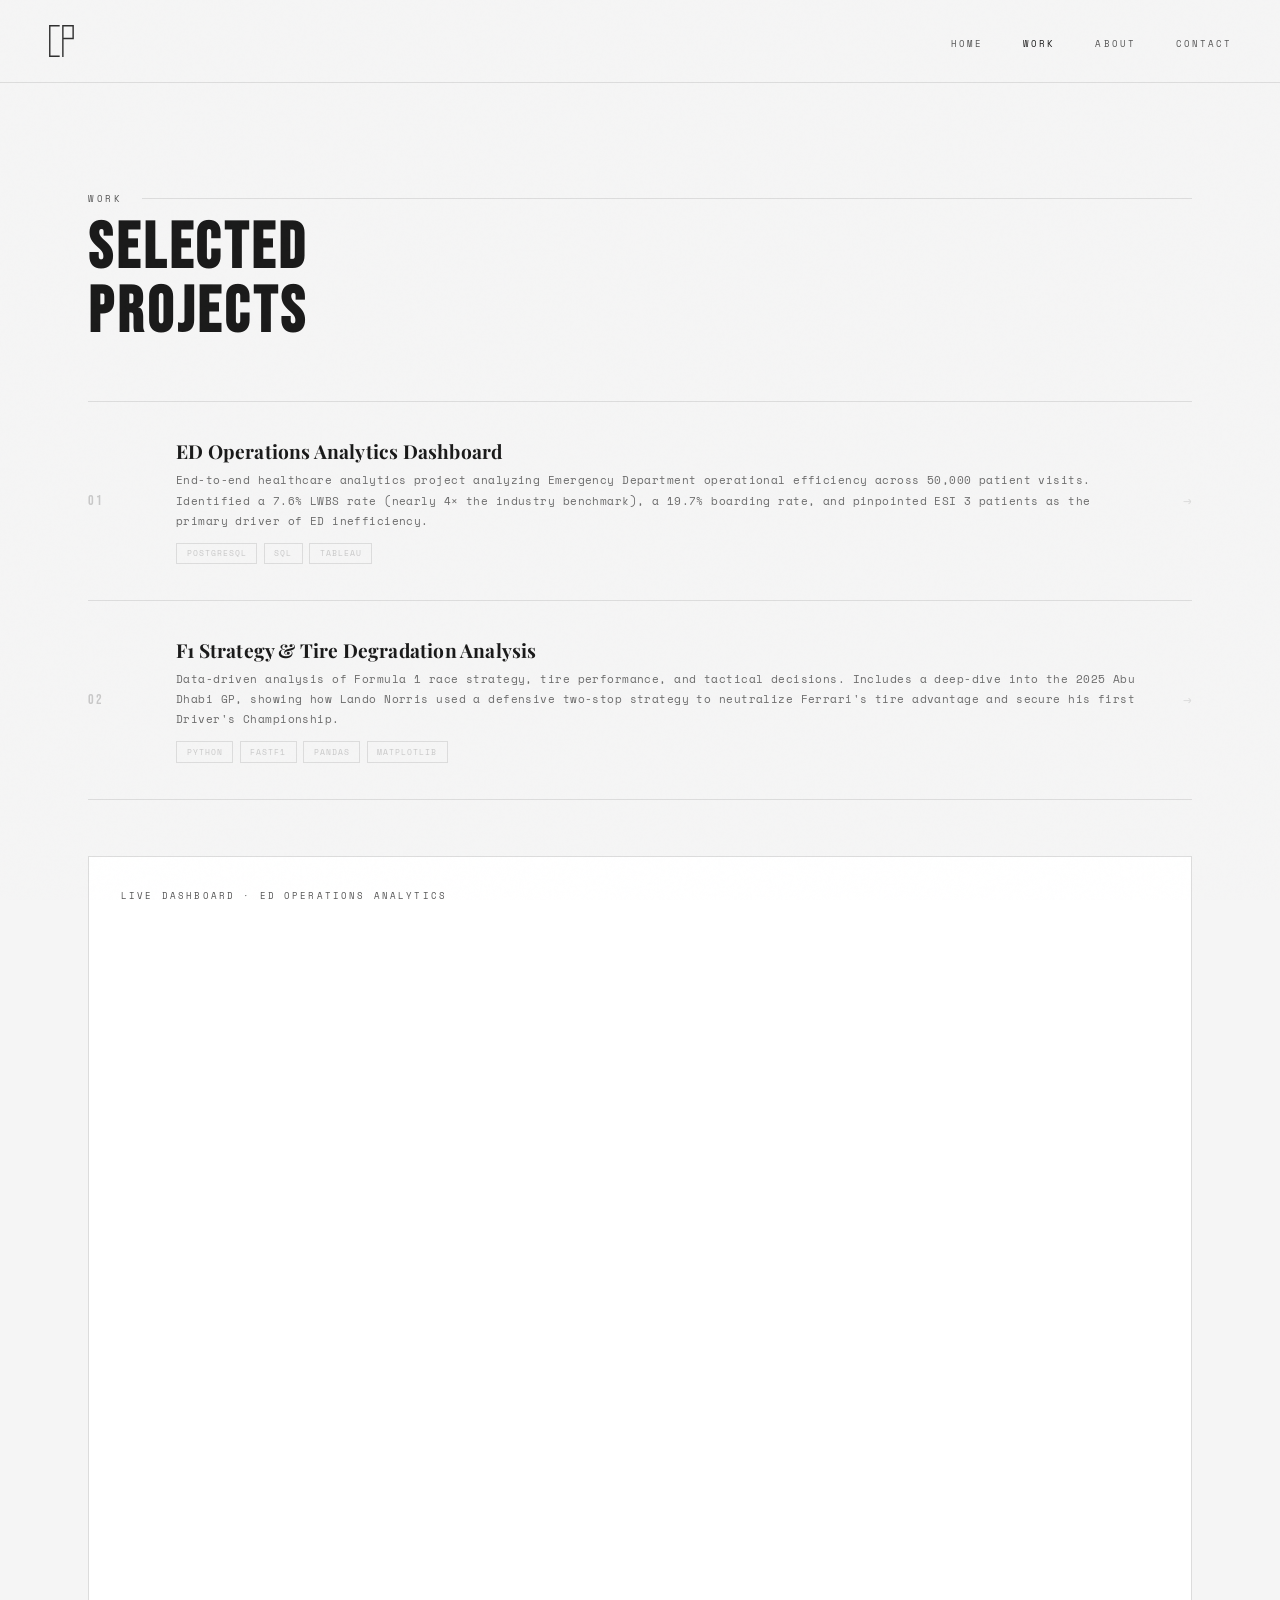
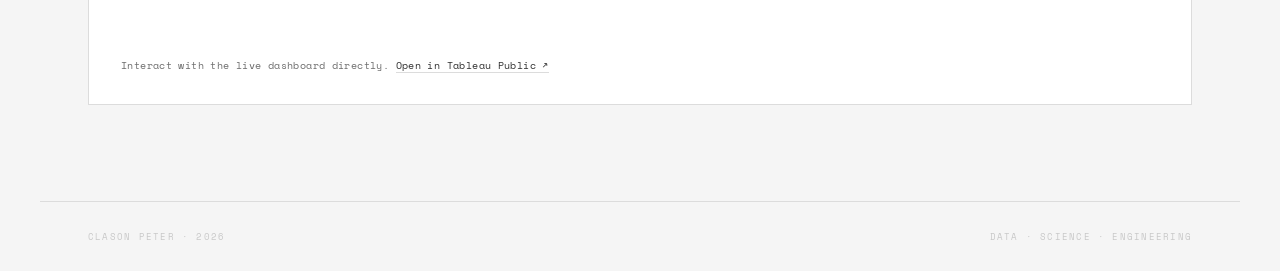
==== work.html @ 193b61f1 "Add files via upload" ====
<!DOCTYPE html>
<html lang="en">
<head>
<meta charset="UTF-8"/>
<meta name="viewport" content="width=device-width, initial-scale=1.0"/>
<title>Work · Clason Peter</title>
<link href="https://fonts.googleapis.com/css2?family=Bebas+Neue&family=Playfair+Display:ital,wght@0,400;0,700;1,400&family=Space+Mono:wght@400;700&display=swap" rel="stylesheet"/>
<link rel="stylesheet" href="style.css"/>
<script type="module" src="https://public.tableau.com/javascripts/api/tableau.embedding.3.latest.min.js"></script>
</head>
<body>

<div class="scroll-line" id="scrollLine"></div>

<nav>
  <a href="index.html" class="nav-logo">
    <svg viewBox="0 0 152 192" height="34" fill="none" stroke="#1A1A1A" stroke-width="8" stroke-linecap="square" stroke-linejoin="miter" xmlns="http://www.w3.org/2000/svg">
      <path d="M62,10 L10,10 L10,182 L62,182"/>
      <path d="M84,10 L84,182 M84,10 L142,10 L142,82 L84,82"/>
    </svg>
  </a>
  <ul class="nav-links">
    <li><a href="index.html">Home</a></li>
    <li><a href="work.html" class="active">Work</a></li>
    <li><a href="about.html">About</a></li>
    <li><a href="contact.html">Contact</a></li>
  </ul>
</nav>

<div style="padding-top:6rem;">
  <div class="section-inner">
    <p class="section-tag reveal">Work</p>
    <h2 class="section-heading reveal">SELECTED<br/>PROJECTS</h2>

    <div>
      <div class="project-item reveal" data-href="https://github.com/clasonpeter/ed-analytics-portfolio">
        <div class="proj-num">01</div>
        <div class="proj-info">
          <h3>ED Operations Analytics Dashboard</h3>
          <p>End-to-end healthcare analytics project analyzing Emergency Department operational efficiency across 50,000 patient visits. Identified a 7.6% LWBS rate (nearly 4&times; the industry benchmark), a 19.7% boarding rate, and pinpointed ESI 3 patients as the primary driver of ED inefficiency.</p>
          <div class="proj-tags">
            <span class="proj-tag">PostgreSQL</span>
            <span class="proj-tag">SQL</span>
            <span class="proj-tag">Tableau</span>
          </div>
        </div>
        <div class="proj-arrow">&#8594;</div>
      </div>

      <div class="project-item reveal" data-href="https://github.com/clasonpeter/F1StrategyAnalysis">
        <div class="proj-num">02</div>
        <div class="proj-info">
          <h3>F1 Strategy &amp; Tire Degradation Analysis</h3>
          <p>Data-driven analysis of Formula 1 race strategy, tire performance, and tactical decisions. Includes a deep-dive into the 2025 Abu Dhabi GP, showing how Lando Norris used a defensive two-stop strategy to neutralize Ferrari's tire advantage and secure his first Driver's Championship.</p>
          <div class="proj-tags">
            <span class="proj-tag">Python</span>
            <span class="proj-tag">FastF1</span>
            <span class="proj-tag">Pandas</span>
            <span class="proj-tag">Matplotlib</span>
          </div>
        </div>
        <div class="proj-arrow">&#8594;</div>
      </div>
    </div>

    <!-- TABLEAU EMBED -->
    <div class="tableau-embed-wrap reveal">
      <p class="tableau-label">Live Dashboard · ED Operations Analytics</p>
      <div class="tableau-container">
        <tableau-viz
          id="tableauViz"
          src="https://public.tableau.com/views/EDOperationsDashboard/EDOperationsDashboard"
          toolbar="bottom"
          hide-tabs>
        </tableau-viz>
      </div>
      <p class="tableau-sub">Interact with the live dashboard directly. <a href="https://public.tableau.com/app/profile/clason.peter/viz/EDOperationsDashboard/EDOperationsDashboard" target="_blank">Open in Tableau Public &#8599;</a></p>
    </div>
  </div>
</div>

<!-- FOOTER -->
<footer>
  <p>Clason Peter · 2026</p>
  <p>Data · Science · Engineering</p>
</footer>

<script>
const sl=document.getElementById('scrollLine');
window.addEventListener('scroll',()=>{
  sl.style.width=(window.scrollY/(document.body.scrollHeight-window.innerHeight)*100)+'%';
});
const obs=new IntersectionObserver(e=>{
  e.forEach(x=>{if(x.isIntersecting)x.target.classList.add('visible');});
},{threshold:0.1});
document.querySelectorAll('.reveal').forEach(el=>obs.observe(el));
document.querySelectorAll('.project-item').forEach(item=>{
  item.addEventListener('click',()=>{
    const url=item.getAttribute('data-href');
    if(url && url !== '#') window.open(url,'_blank');
  });
});
</script>
</body>
</html>
---- style.css ----
*,*::before,*::after{box-sizing:border-box;margin:0;padding:0;}
:root{
  --black:#F5F5F5;
  --white:#1A1A1A;
  --chrome-1:#1A1A1A;
  --chrome-2:#2E2E2E;
  --chrome-3:#555555;
  --chrome-4:#6B6B6B;
  --chrome-5:#C8C8C8;
  --chrome-6:#E0E0E0;
  --card:#FFFFFF;
  --border:#DCDCDC;
  --border-light:#C8C8C8;
}
html{scroll-behavior:smooth;}
body{
  background:var(--black);
  color:var(--white);
  font-family:'Space Mono',monospace;
  overflow-x:hidden;
}
body::before{
  content:'';
  position:fixed;inset:0;z-index:8000;
  pointer-events:none;
  background-image:url("data:image/svg+xml,%3Csvg viewBox='0 0 256 256' xmlns='http://www.w3.org/2000/svg'%3E%3Cfilter id='n'%3E%3CfeTurbulence type='fractalNoise' baseFrequency='0.9' numOctaves='4' stitchTiles='stitch'/%3E%3C/filter%3E%3Crect width='100%25' height='100%25' filter='url(%23n)' opacity='0.05'/%3E%3C/svg%3E");
  opacity:0.3;
}

/* ── SCROLL LINE ── */
.scroll-line{
  position:fixed;top:0;left:0;height:1px;
  background:var(--chrome-2);
  z-index:1000;width:0%;transition:width 0.08s linear;
}

/* ── NAV ── */
nav{
  position:fixed;top:0;left:0;right:0;z-index:500;
  display:flex;justify-content:space-between;align-items:center;
  padding:1.5rem 3rem;
  border-bottom:1px solid var(--border);
  background:rgba(245,245,245,0.92);
  backdrop-filter:blur(24px);
}
.nav-logo{
  display:flex;align-items:center;
  text-decoration:none;
  opacity:0.9;transition:opacity 0.2s;
}
.nav-logo:hover{opacity:1;}
.nav-links{display:flex;gap:2.5rem;list-style:none;}
.nav-links a{
  font-size:0.58rem;letter-spacing:0.22em;text-transform:uppercase;
  color:var(--chrome-3);text-decoration:none;
  transition:color 0.2s;
}
.nav-links a:hover{color:var(--white);}
.nav-links a.active{color:var(--white);}

/* ── SECTION INNER ── */
.section-inner{max-width:1200px;margin:0 auto;padding:6rem 3rem;}
.section-tag{
  font-size:0.56rem;letter-spacing:0.28em;text-transform:uppercase;
  color:var(--chrome-3);margin-bottom:0.75rem;
  display:flex;align-items:center;gap:1.25rem;
}
.section-tag::after{content:'';flex:1;height:1px;background:var(--border);}
.section-heading{
  font-family:'Bebas Neue',sans-serif;
  font-size:clamp(2.5rem,5vw,4.5rem);
  letter-spacing:0.06em;line-height:1;
  margin-bottom:3.5rem;color:var(--white);
}

/* ── HERO ── */
#hero{
  min-height:100vh;
  display:flex;flex-direction:column;justify-content:center;
  padding:8rem 3rem 4rem;
  position:relative;overflow:hidden;
  max-width:100%;
}
.hero-bg-text{
  position:absolute;
  font-family:'Bebas Neue',sans-serif;
  font-size:clamp(10rem,20vw,26rem);
  letter-spacing:0.04em;
  color:transparent;
  -webkit-text-stroke:1px rgba(0,0,0,0.04);
  white-space:nowrap;
  top:50%;transform:translateY(-50%);
  left:-1%;
  pointer-events:none;user-select:none;
  will-change:transform;
}
.chrome-bar{
  position:absolute;right:0;top:0;bottom:0;width:1px;
  background:linear-gradient(to bottom,transparent,var(--chrome-4),var(--chrome-2),var(--chrome-4),transparent);
  opacity:0.35;
}
.hero-eyebrow{
  font-size:0.58rem;letter-spacing:0.28em;text-transform:uppercase;
  color:var(--chrome-3);margin-bottom:1.75rem;
  opacity:0;animation:fadeUp 0.7s ease 0.2s forwards;
}
.hero-name{
  font-family:'Bebas Neue',sans-serif;
  font-size:clamp(4.5rem,11vw,10rem);
  letter-spacing:0.05em;line-height:0.9;
  color:var(--white);
  opacity:0;animation:fadeUp 0.7s ease 0.35s forwards;
}
.hero-subtitle{
  font-family:'Playfair Display',serif;
  font-style:italic;
  font-size:clamp(0.9rem,2vw,1.3rem);
  color:var(--chrome-3);
  margin-top:1.5rem;
  opacity:0;animation:fadeUp 0.7s ease 0.5s forwards;
}
.hero-desc{
  max-width:460px;
  font-size:0.7rem;line-height:2.1;
  color:var(--chrome-4);
  margin-top:1.5rem;letter-spacing:0.05em;
  opacity:0;animation:fadeUp 0.7s ease 0.65s forwards;
}
.hero-cta{
  margin-top:2.75rem;display:flex;gap:1rem;flex-wrap:wrap;
  opacity:0;animation:fadeUp 0.7s ease 0.8s forwards;
}
.btn{
  display:inline-block;padding:0.85rem 2.25rem;
  font-family:'Space Mono',monospace;
  font-size:0.58rem;letter-spacing:0.22em;text-transform:uppercase;
  text-decoration:none;
  transition:all 0.25s;
}
.btn-primary{background:var(--white);color:var(--black);border:1px solid var(--white);}
.btn-primary:hover{background:transparent;color:var(--white);border-color:var(--white);}
.btn-ghost{background:transparent;color:var(--chrome-3);border:1px solid var(--border-light);}
.btn-ghost:hover{border-color:var(--chrome-3);color:var(--white);}

/* ── MARQUEE ── */
.marquee-wrap{
  overflow:hidden;
  border-top:1px solid var(--border);border-bottom:1px solid var(--border);
  padding:0.9rem 0;
}
.marquee-track{display:flex;width:max-content;animation:marquee 22s linear infinite;}
.marquee-item{
  font-family:'Bebas Neue',sans-serif;
  font-size:0.85rem;letter-spacing:0.28em;
  color:var(--chrome-5);padding:0 2.5rem;white-space:nowrap;
}
.marquee-dot{color:var(--chrome-4);}
@keyframes marquee{from{transform:translateX(0);}to{transform:translateX(-50%);}}

/* ── SKILLS GRID ── */
.card-grid{
  display:grid;
  grid-template-columns:repeat(auto-fill,minmax(300px,1fr));
  gap:1px;border:1px solid var(--border);
}
.card-3d-wrap{perspective:900px;background:var(--card);}
.card-3d{
  padding:2.25rem 2.25rem 7rem 2.25rem;height:100%;
  transform-style:preserve-3d;
  transition:transform 0.35s ease;
  position:relative;overflow:hidden;
  border-right:1px solid var(--border);
}
.card-3d::after{
  content:'';position:absolute;inset:0;
  background:linear-gradient(135deg,rgba(0,0,0,0.02) 0%,transparent 55%);
  pointer-events:none;opacity:0;transition:opacity 0.3s;
}
.card-3d:hover::after{opacity:1;}
.card-num{
  font-family:'Bebas Neue',sans-serif;
  font-size:4rem;color:var(--border);
  position:absolute;bottom:0.75rem;right:1.25rem;
  line-height:1;pointer-events:none;transition:color 0.3s;
  opacity:0.6;
}
.card-3d:hover .card-num{color:var(--chrome-5);}
.card-3d h3{
  font-family:'Playfair Display',serif;
  font-size:1.05rem;font-weight:700;
  margin-bottom:0.6rem;color:var(--white);letter-spacing:0.01em;
}
.card-3d p{font-size:0.68rem;line-height:1.95;color:var(--chrome-4);letter-spacing:0.04em;}
.card-tags{display:flex;flex-wrap:wrap;gap:0.35rem;margin-top:1.25rem;}
.card-tag{
  font-size:0.53rem;letter-spacing:0.12em;text-transform:uppercase;
  padding:0.28rem 0.7rem;
  border:1px solid var(--border-light);color:var(--chrome-4);
  transition:border-color 0.2s,color 0.2s;
}
.card-3d:hover .card-tag{border-color:var(--chrome-5);color:var(--chrome-3);}
.card-tag.hi{border-color:var(--chrome-4);color:var(--chrome-2);}

/* ── PROJECTS ── */
.project-item{
  border-top:1px solid var(--border);
  padding:2.25rem 0;
  display:grid;grid-template-columns:3rem 1fr auto;
  gap:2.5rem;align-items:center;
  transition:padding-left 0.3s;cursor:pointer;
}
.project-item:hover{padding-left:0.75rem;}
.project-item:last-child{border-bottom:1px solid var(--border);}
.proj-num{
  font-family:'Bebas Neue',sans-serif;
  font-size:0.9rem;color:var(--chrome-5);
  letter-spacing:0.12em;transition:color 0.2s;
}
.project-item:hover .proj-num{color:var(--chrome-2);}
.proj-info h3{
  font-family:'Playfair Display',serif;
  font-size:1.2rem;font-weight:700;
  margin-bottom:0.4rem;letter-spacing:0.01em;
  transition:color 0.2s;
}
.proj-info p{font-size:0.68rem;color:var(--chrome-4);line-height:1.85;letter-spacing:0.04em;}
.proj-tags{display:flex;gap:0.4rem;margin-top:0.75rem;flex-wrap:wrap;}
.proj-tag{
  font-size:0.52rem;letter-spacing:0.12em;text-transform:uppercase;
  padding:0.22rem 0.6rem;border:1px solid var(--border);color:var(--chrome-5);
}
.proj-arrow{
  font-family:'Space Mono',monospace;
  font-size:0.9rem;color:var(--border);
  transition:color 0.2s,transform 0.2s;
}
.project-item:hover .proj-arrow{color:var(--chrome-2);transform:translateX(4px);}

/* ── TABLEAU EMBED ── */
.tableau-embed-wrap{
  margin-top:3.5rem;
  border:1px solid var(--border);
  padding:2rem;
  background:var(--card);
}
.tableau-label{
  font-size:0.56rem;letter-spacing:0.24em;text-transform:uppercase;
  color:var(--chrome-3);margin-bottom:1.25rem;
}
.tableau-container{width:100%;overflow:hidden;}
tableau-viz{width:100%;height:720px;display:block;}
.tableau-sub{font-size:0.6rem;color:var(--chrome-4);margin-top:1rem;letter-spacing:0.04em;}
.tableau-sub a{
  color:var(--chrome-2);text-decoration:none;border-bottom:1px solid var(--border);
  transition:color 0.2s;
}
.tableau-sub a:hover{color:var(--white);}

/* ── ABOUT ── */
.vibe-grid-single{max-width:680px;}
.vibe-grid-single .vibe-left p{
  font-size:0.72rem;line-height:2.15;color:var(--chrome-4);
  letter-spacing:0.04em;margin-bottom:1rem;
}
.vibe-grid-single .vibe-left strong{color:var(--chrome-2);}

/* ── CURRENTLY ── */
.currently-row{
  display:grid;grid-template-columns:repeat(2,1fr);
  border:1px solid var(--border);margin-top:3.5rem;
}
.curr-block{
  padding:2rem;background:var(--card);
  border-right:1px solid var(--border);
}
.curr-block:last-child{border-right:none;}
.curr-label{
  font-size:0.53rem;letter-spacing:0.24em;text-transform:uppercase;
  color:var(--chrome-3);margin-bottom:0.75rem;
}
.curr-block h3{
  font-family:'Playfair Display',serif;
  font-size:1rem;margin-bottom:0.4rem;color:var(--white);
}
.curr-block p{font-size:0.66rem;color:var(--chrome-4);line-height:1.75;letter-spacing:0.03em;}

/* ── CONTACT ── */
#contact-section{
  text-align:center;
  border-top:1px solid var(--border);
  padding:6rem 3rem 8rem;
}
.contact-headline{
  font-family:'Bebas Neue',sans-serif;
  font-size:clamp(3.5rem,9vw,8rem);
  letter-spacing:0.05em;line-height:1;
  margin-bottom:1.5rem;
}
.contact-outline{
  -webkit-text-stroke:1px var(--chrome-5);
  color:transparent;
}
#contact-section > p{
  font-size:0.7rem;color:var(--chrome-4);
  max-width:400px;margin:0 auto 2.5rem;line-height:1.95;letter-spacing:0.05em;
}
.contact-links{
  display:flex;justify-content:center;flex-wrap:wrap;
  border:1px solid var(--border);max-width:600px;margin:0 auto;
}
.contact-link{
  font-size:0.56rem;letter-spacing:0.22em;text-transform:uppercase;
  color:var(--chrome-4);text-decoration:none;
  padding:1.1rem 2rem;background:var(--card);
  border-right:1px solid var(--border);
  transition:background 0.2s,color 0.2s;flex:1;text-align:center;
}
.contact-link:last-child{border-right:none;}
.contact-link:hover{background:#E8E8E8;color:var(--white);}

/* ── FOOTER ── */
footer{
  border-top:1px solid var(--border);
  padding:1.75rem 3rem;
  display:flex;justify-content:space-between;align-items:center;
  max-width:1200px;margin:0 auto;
}
footer p{font-size:0.55rem;letter-spacing:0.14em;text-transform:uppercase;color:var(--chrome-5);}

/* ── ANIMATIONS ── */
@keyframes fadeUp{
  from{opacity:0;transform:translateY(20px);}
  to{opacity:1;transform:translateY(0);}
}
.reveal{opacity:0;transform:translateY(18px);transition:opacity 0.65s ease,transform 0.65s ease;}
.reveal.visible{opacity:1;transform:translateY(0);}

/* ── RESPONSIVE ── */
@media(max-width:768px){
  nav{padding:1.2rem 1.5rem;}
  .nav-links{gap:1.5rem;}
  #hero{padding:7rem 1.5rem 4rem;}
  .section-inner{padding:4rem 1.5rem;}
  .currently-row{grid-template-columns:1fr;}
  .curr-block{border-right:none;border-bottom:1px solid var(--border);}
  .curr-block:last-child{border-bottom:none;}
  .project-item{grid-template-columns:2.5rem 1fr;gap:1rem;}
  .proj-arrow{display:none;}
  .card-grid{grid-template-columns:1fr;}
  footer{flex-direction:column;gap:0.75rem;text-align:center;}
  .contact-links{flex-direction:column;}
  .contact-link{border-right:none;border-bottom:1px solid var(--border);}
  .contact-link:last-child{border-bottom:none;}
}

/* ── STATS BAR ── */
.stats-bar{
  display:grid;grid-template-columns:repeat(4,1fr);
  border:1px solid var(--border);
  background:var(--card);
  margin-top:3.5rem;
}
.stat-item{
  padding:2rem;
  border-right:1px solid var(--border);
  text-align:center;
}
.stat-item:last-child{border-right:none;}
.stat-number{
  font-family:'Bebas Neue',sans-serif;
  font-size:2.8rem;letter-spacing:0.06em;
  color:var(--white);line-height:1;
  display:block;margin-bottom:0.4rem;
}
.stat-label{
  font-size:0.52rem;letter-spacing:0.2em;text-transform:uppercase;
  color:var(--chrome-4);
}

/* ── RECENT WINS ── */
.wins-list{display:flex;flex-direction:column;gap:0;}
.win-item{
  display:grid;grid-template-columns:auto 1fr;
  gap:2rem;align-items:start;
  padding:2rem 0;
  border-bottom:1px solid var(--border);
}
.win-item:first-child{border-top:1px solid var(--border);}
.win-icon{
  font-family:'Bebas Neue',sans-serif;
  font-size:0.75rem;letter-spacing:0.2em;
  color:var(--chrome-5);
  padding-top:0.15rem;
  white-space:nowrap;
}
.win-body h3{
  font-family:'Playfair Display',serif;
  font-size:1.05rem;font-weight:700;
  color:var(--white);margin-bottom:0.4rem;
}
.win-body p{
  font-size:0.67rem;line-height:1.85;
  color:var(--chrome-4);letter-spacing:0.03em;
}

/* ── CURRENTLY WORKING ON ── */
.current-work-block{
  margin-top:3.5rem;
  border:1px solid var(--border);
  background:var(--card);
  padding:2.5rem;
  display:flex;justify-content:space-between;align-items:center;gap:2rem;
  flex-wrap:wrap;
}
.current-work-block h3{
  font-family:'Playfair Display',serif;
  font-size:1.1rem;font-weight:700;
  color:var(--white);margin-bottom:0.5rem;
}
.current-work-block p{
  font-size:0.67rem;line-height:1.85;
  color:var(--chrome-4);letter-spacing:0.03em;
  max-width:540px;
}
.current-label{
  font-size:0.52rem;letter-spacing:0.24em;text-transform:uppercase;
  color:var(--chrome-3);margin-bottom:0.6rem;
}

@media(max-width:768px){
  .stats-bar{grid-template-columns:1fr 1fr;}
  .stat-item:nth-child(2){border-right:none;}
  .stat-item:nth-child(3){border-right:1px solid var(--border);}
  .stat-item:nth-child(3),.stat-item:nth-child(4){border-top:1px solid var(--border);}
  .current-work-block{flex-direction:column;align-items:flex-start;}
}
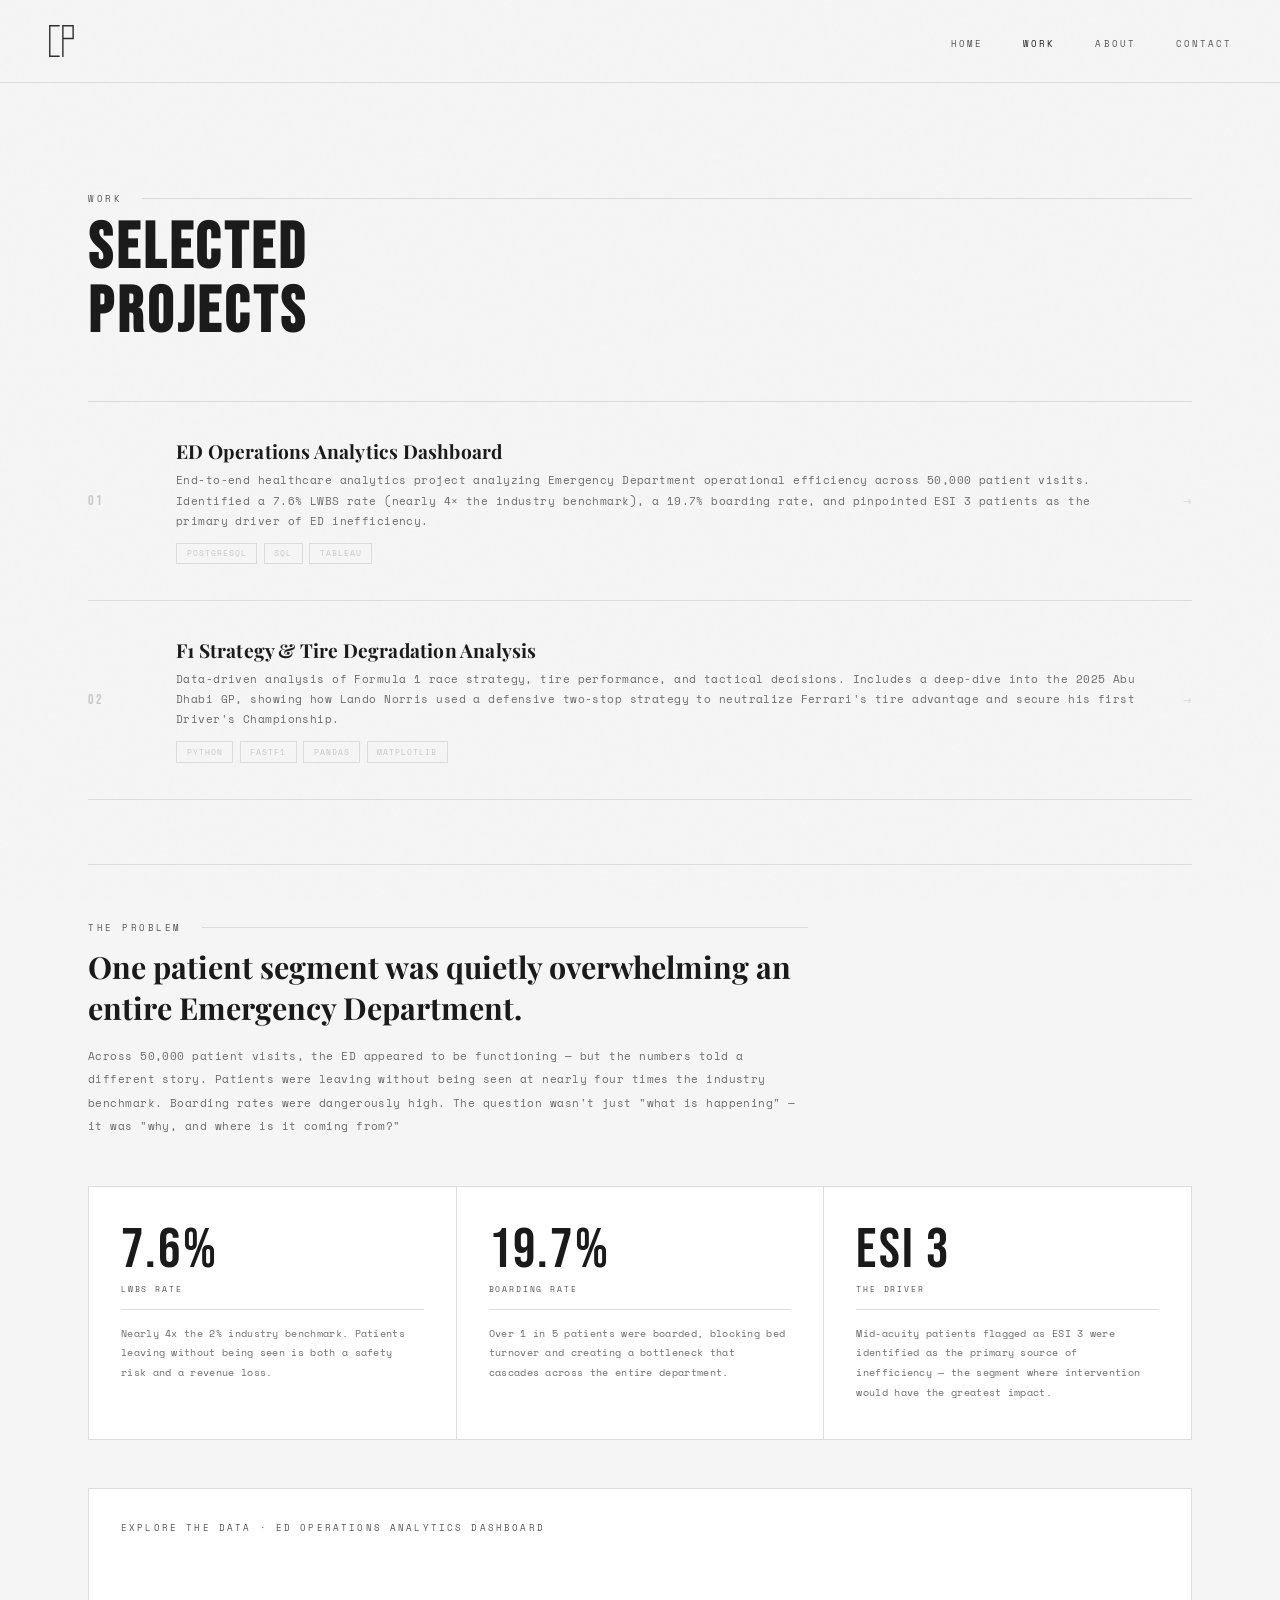
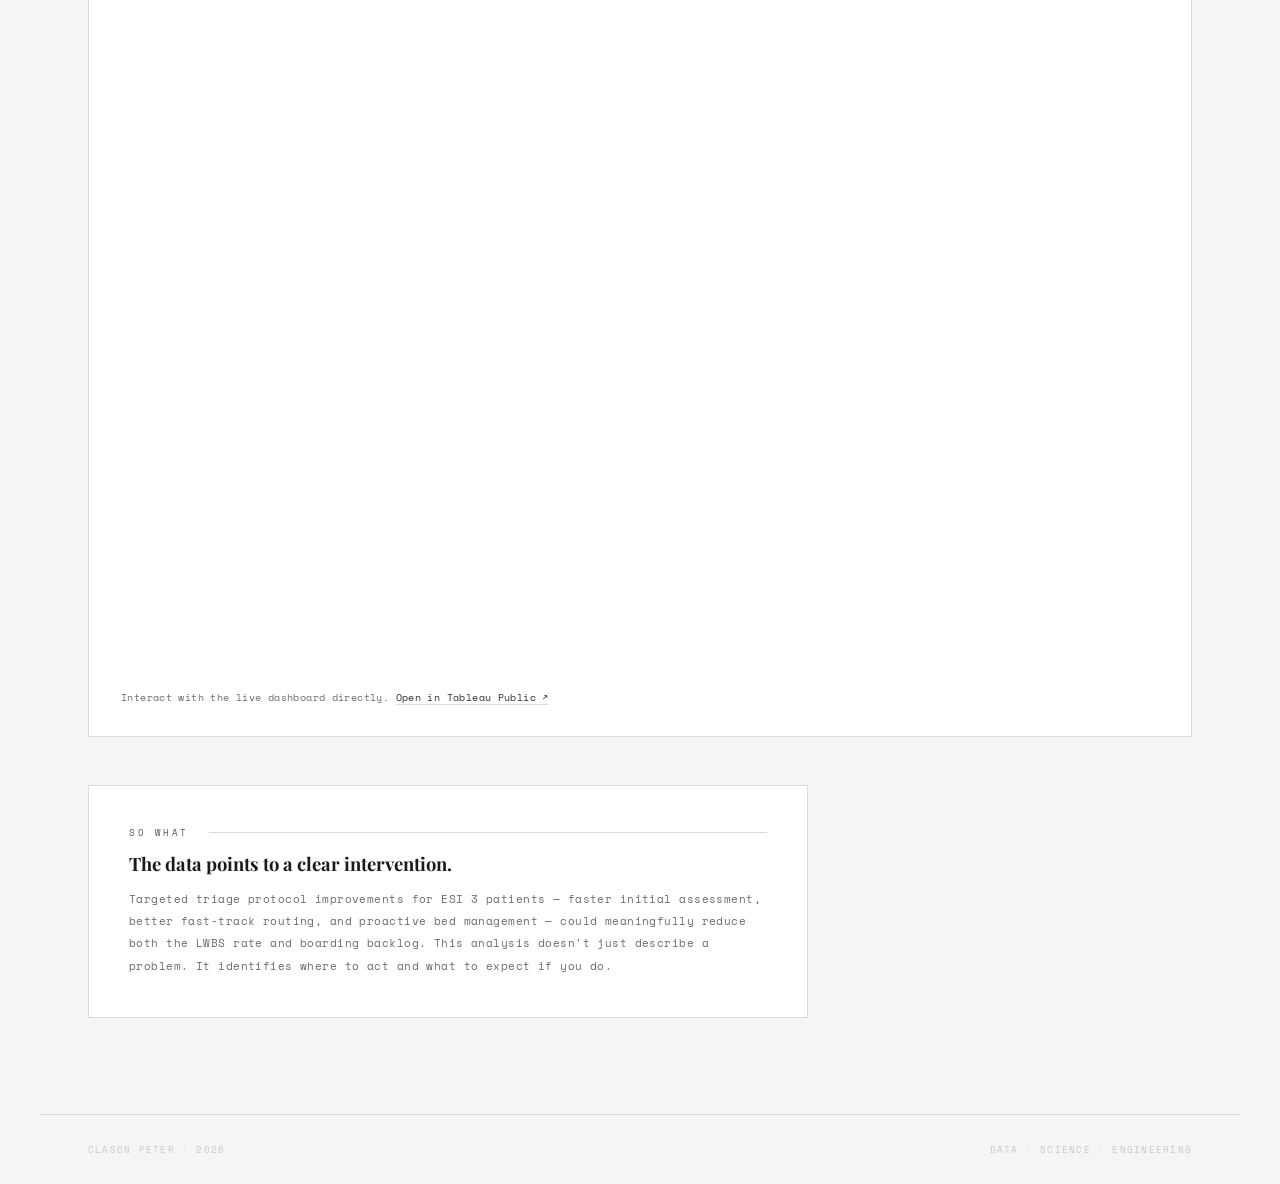
==== commit 06583d74: "Add files via upload" ====
--- a/work.html
+++ b/work.html
@@ -63,18 +63,64 @@
       </div>
     </div>
 
-    <!-- TABLEAU EMBED -->
-    <div class="tableau-embed-wrap reveal">
-      <p class="tableau-label">Live Dashboard · ED Operations Analytics</p>
-      <div class="tableau-container">
-        <tableau-viz
-          id="tableauViz"
-          src="https://public.tableau.com/views/EDOperationsDashboard/EDOperationsDashboard"
-          toolbar="bottom"
-          hide-tabs>
-        </tableau-viz>
+    <!-- CASE STUDY NARRATIVE -->
+    <div style="margin-top:4rem;border-top:1px solid var(--border);padding-top:3.5rem;">
+
+      <!-- The Problem -->
+      <div class="reveal" style="max-width:720px;margin-bottom:3rem;">
+        <p class="section-tag" style="margin-bottom:0.75rem;">The Problem</p>
+        <h3 style="font-family:'Playfair Display',serif;font-size:clamp(1.3rem,2.5vw,1.9rem);font-weight:700;color:var(--white);line-height:1.35;margin-bottom:1rem;">
+          One patient segment was quietly overwhelming an entire Emergency Department.
+        </h3>
+        <p style="font-size:0.7rem;line-height:2.1;color:var(--chrome-4);letter-spacing:0.04em;">
+          Across 50,000 patient visits, the ED appeared to be functioning — but the numbers told a different story. Patients were leaving without being seen at nearly four times the industry benchmark. Boarding rates were dangerously high. The question wasn't just "what is happening" — it was "why, and where is it coming from?"
+        </p>
       </div>
-      <p class="tableau-sub">Interact with the live dashboard directly. <a href="https://public.tableau.com/app/profile/clason.peter/viz/EDOperationsDashboard/EDOperationsDashboard" target="_blank">Open in Tableau Public &#8599;</a></p>
+
+      <!-- Key Findings Callouts -->
+      <div class="story-callouts reveal">
+        <div class="story-callout">
+          <span class="callout-number">7.6%</span>
+          <span class="callout-label">LWBS Rate</span>
+          <p class="callout-desc">Nearly 4x the 2% industry benchmark. Patients leaving without being seen is both a safety risk and a revenue loss.</p>
+        </div>
+        <div class="story-callout">
+          <span class="callout-number">19.7%</span>
+          <span class="callout-label">Boarding Rate</span>
+          <p class="callout-desc">Over 1 in 5 patients were boarded, blocking bed turnover and creating a bottleneck that cascades across the entire department.</p>
+        </div>
+        <div class="story-callout">
+          <span class="callout-number">ESI 3</span>
+          <span class="callout-label">The Driver</span>
+          <p class="callout-desc">Mid-acuity patients flagged as ESI 3 were identified as the primary source of inefficiency — the segment where intervention would have the greatest impact.</p>
+        </div>
+      </div>
+
+      <!-- The Dashboard -->
+      <div class="tableau-embed-wrap reveal" style="margin-top:3rem;">
+        <p class="tableau-label">Explore the Data · ED Operations Analytics Dashboard</p>
+        <div class="tableau-container">
+          <tableau-viz
+            id="tableauViz"
+            src="https://public.tableau.com/views/EDOperationsDashboard/EDOperationsDashboard"
+            toolbar="bottom"
+            hide-tabs>
+          </tableau-viz>
+        </div>
+        <p class="tableau-sub">Interact with the live dashboard directly. <a href="https://public.tableau.com/app/profile/clason.peter/viz/EDOperationsDashboard/EDOperationsDashboard" target="_blank">Open in Tableau Public &#8599;</a></p>
+      </div>
+
+      <!-- So What -->
+      <div class="so-what-block reveal">
+        <div class="so-what-left">
+          <p class="section-tag" style="margin-bottom:0.75rem;">So What</p>
+          <h3 style="font-family:'Playfair Display',serif;font-size:1.15rem;font-weight:700;color:var(--white);margin-bottom:0.75rem;">The data points to a clear intervention.</h3>
+          <p style="font-size:0.68rem;line-height:2.05;color:var(--chrome-4);letter-spacing:0.04em;">
+            Targeted triage protocol improvements for ESI 3 patients — faster initial assessment, better fast-track routing, and proactive bed management — could meaningfully reduce both the LWBS rate and boarding backlog. This analysis doesn't just describe a problem. It identifies where to act and what to expect if you do.
+          </p>
+        </div>
+      </div>
+
     </div>
   </div>
 </div>
--- a/style.css
+++ b/style.css
@@ -434,3 +434,42 @@
   .stat-item:nth-child(3),.stat-item:nth-child(4){border-top:1px solid var(--border);}
   .current-work-block{flex-direction:column;align-items:flex-start;}
 }
+
+/* ── STORY CALLOUTS ── */
+.story-callouts{
+  display:grid;grid-template-columns:repeat(3,1fr);
+  gap:1px;border:1px solid var(--border);
+  background:var(--border);
+}
+.story-callout{
+  background:var(--card);
+  padding:2.25rem 2rem;
+}
+.callout-number{
+  font-family:'Bebas Neue',sans-serif;
+  font-size:3.5rem;letter-spacing:0.04em;
+  color:var(--white);line-height:1;
+  display:block;margin-bottom:0.3rem;
+}
+.callout-label{
+  font-size:0.52rem;letter-spacing:0.22em;text-transform:uppercase;
+  color:var(--chrome-3);display:block;margin-bottom:0.85rem;
+  padding-bottom:0.85rem;border-bottom:1px solid var(--border);
+}
+.callout-desc{
+  font-size:0.65rem;line-height:1.9;
+  color:var(--chrome-4);letter-spacing:0.03em;
+}
+
+/* ── SO WHAT BLOCK ── */
+.so-what-block{
+  margin-top:3rem;
+  border:1px solid var(--border);
+  background:var(--card);
+  padding:2.5rem;
+  max-width:720px;
+}
+
+@media(max-width:768px){
+  .story-callouts{grid-template-columns:1fr;}
+}
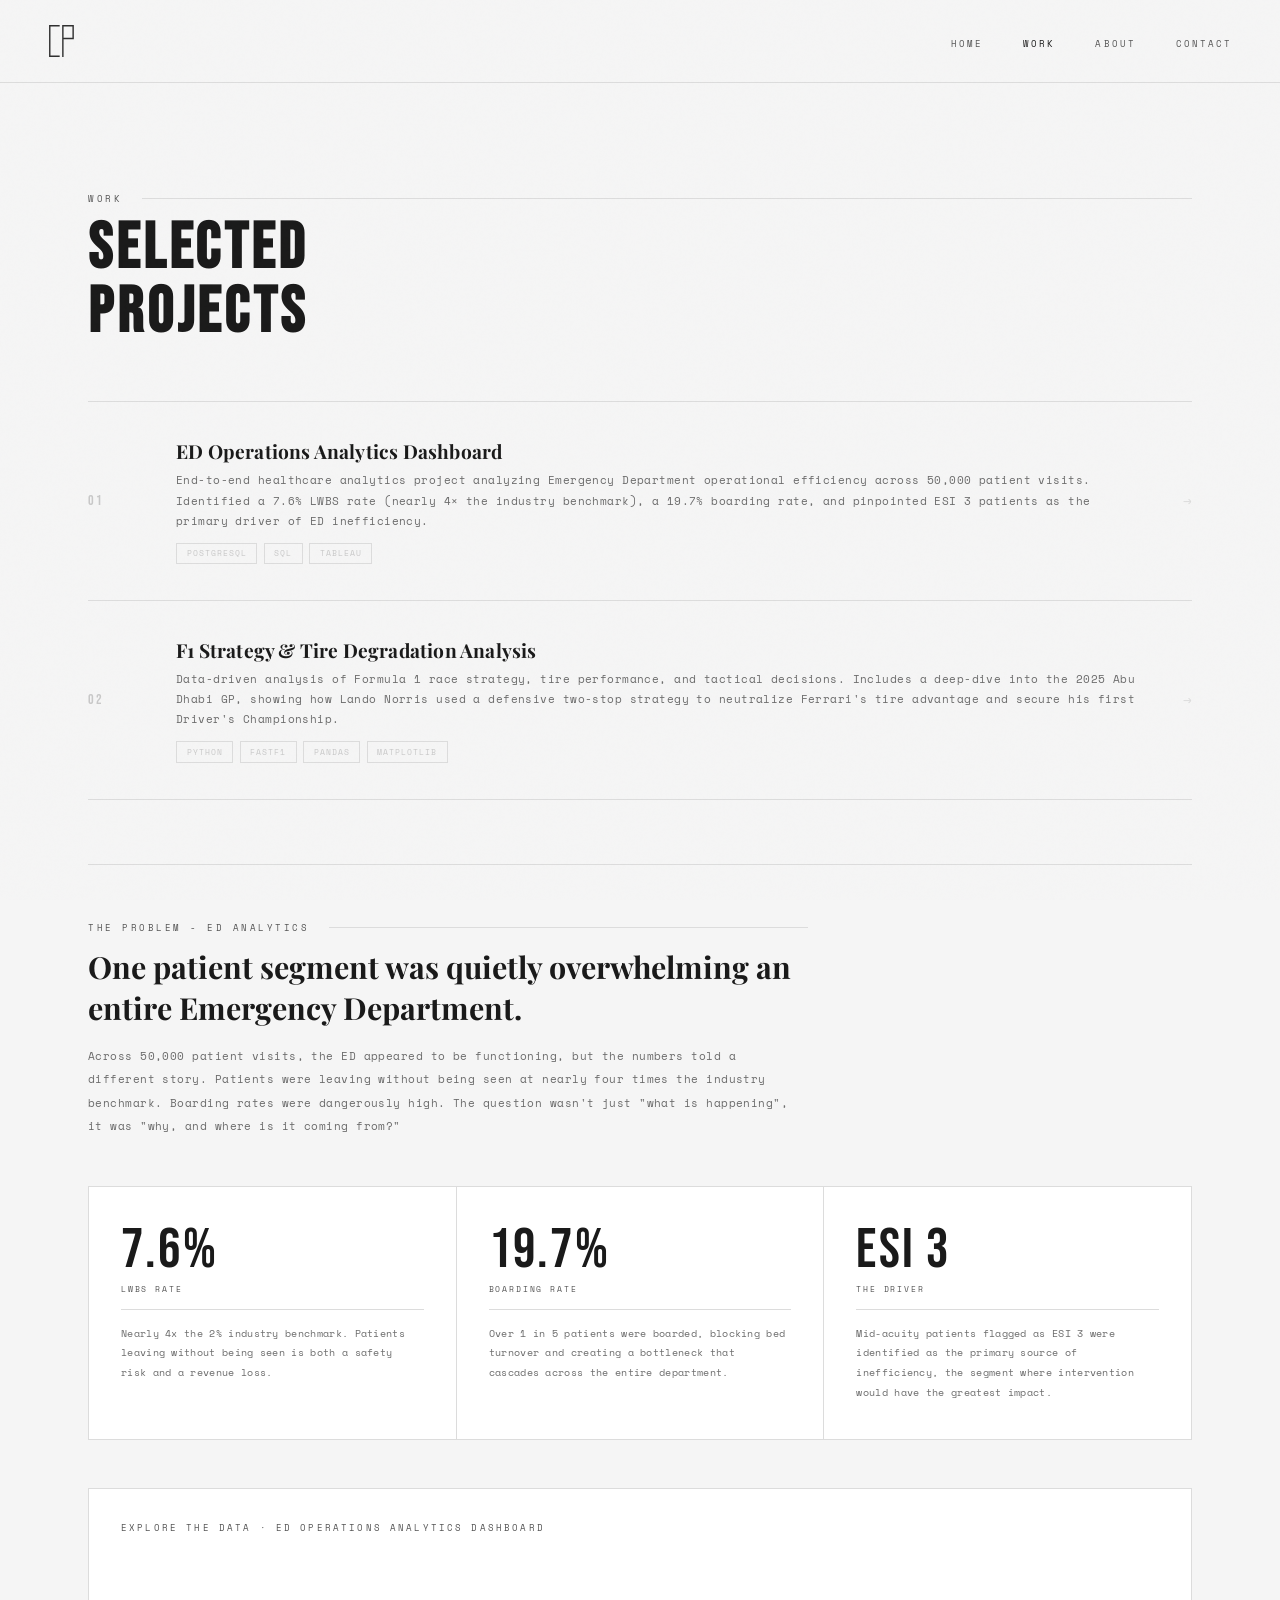
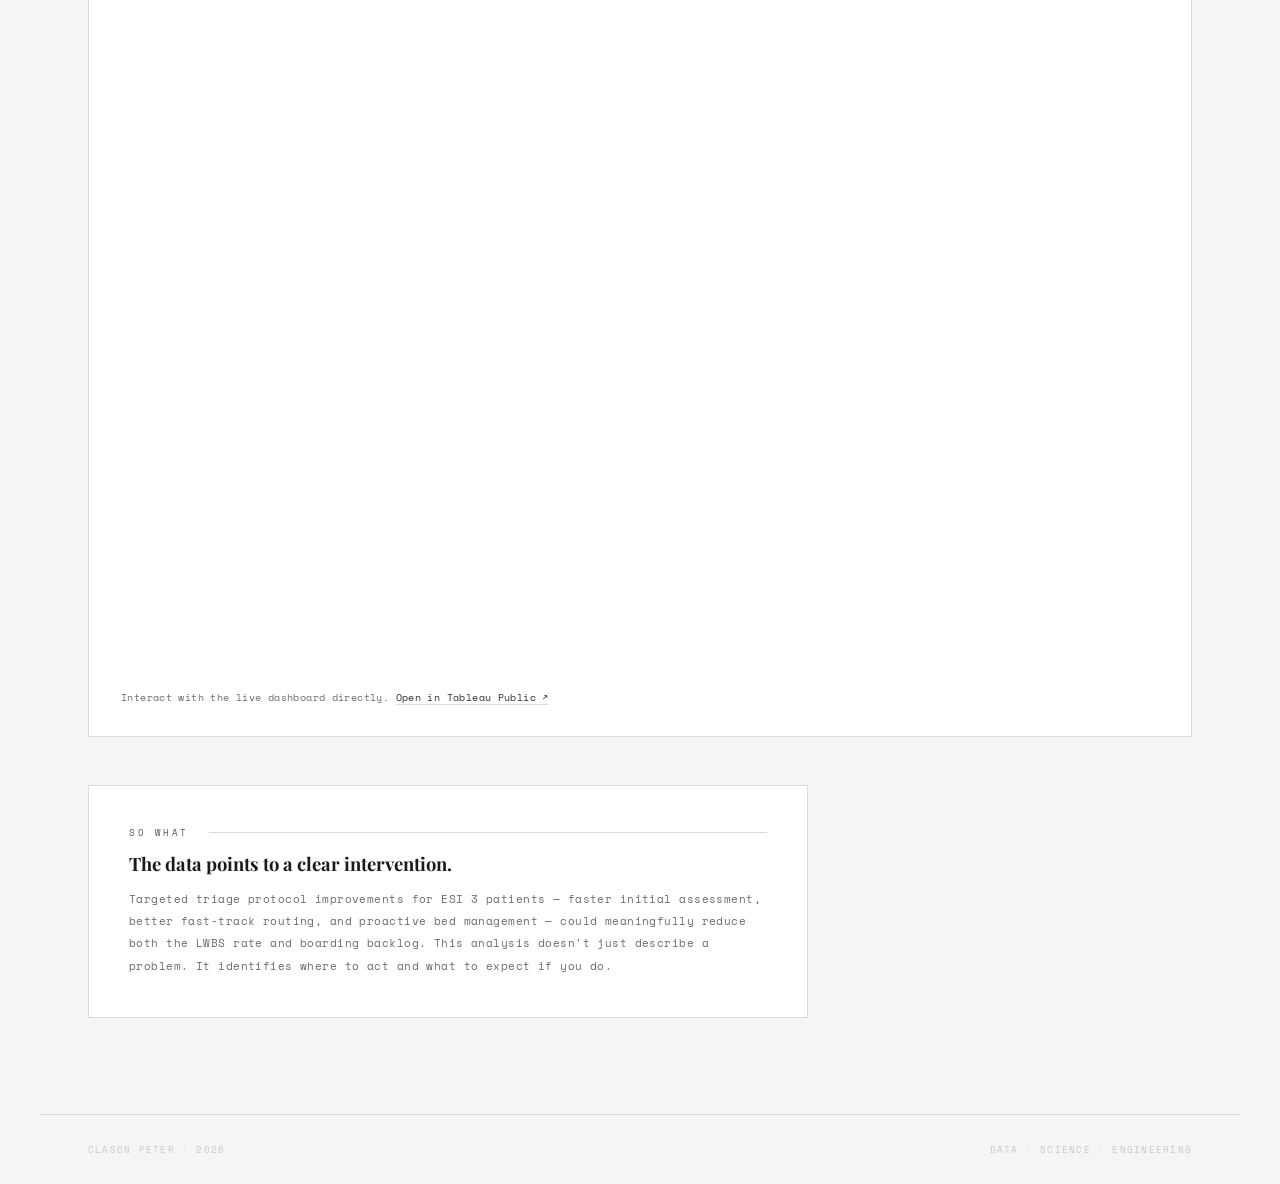
==== commit 91130b5e: "Refine text for clarity in work.html" ====
--- a/work.html
+++ b/work.html
@@ -68,12 +68,12 @@
 
       <!-- The Problem -->
       <div class="reveal" style="max-width:720px;margin-bottom:3rem;">
-        <p class="section-tag" style="margin-bottom:0.75rem;">The Problem</p>
+        <p class="section-tag" style="margin-bottom:0.75rem;">The Problem - ED Analytics</p>
         <h3 style="font-family:'Playfair Display',serif;font-size:clamp(1.3rem,2.5vw,1.9rem);font-weight:700;color:var(--white);line-height:1.35;margin-bottom:1rem;">
           One patient segment was quietly overwhelming an entire Emergency Department.
         </h3>
         <p style="font-size:0.7rem;line-height:2.1;color:var(--chrome-4);letter-spacing:0.04em;">
-          Across 50,000 patient visits, the ED appeared to be functioning — but the numbers told a different story. Patients were leaving without being seen at nearly four times the industry benchmark. Boarding rates were dangerously high. The question wasn't just "what is happening" — it was "why, and where is it coming from?"
+          Across 50,000 patient visits, the ED appeared to be functioning, but the numbers told a different story. Patients were leaving without being seen at nearly four times the industry benchmark. Boarding rates were dangerously high. The question wasn't just "what is happening", it was "why, and where is it coming from?"
         </p>
       </div>
 
@@ -92,7 +92,7 @@
         <div class="story-callout">
           <span class="callout-number">ESI 3</span>
           <span class="callout-label">The Driver</span>
-          <p class="callout-desc">Mid-acuity patients flagged as ESI 3 were identified as the primary source of inefficiency — the segment where intervention would have the greatest impact.</p>
+          <p class="callout-desc">Mid-acuity patients flagged as ESI 3 were identified as the primary source of inefficiency, the segment where intervention would have the greatest impact.</p>
         </div>
       </div>
 
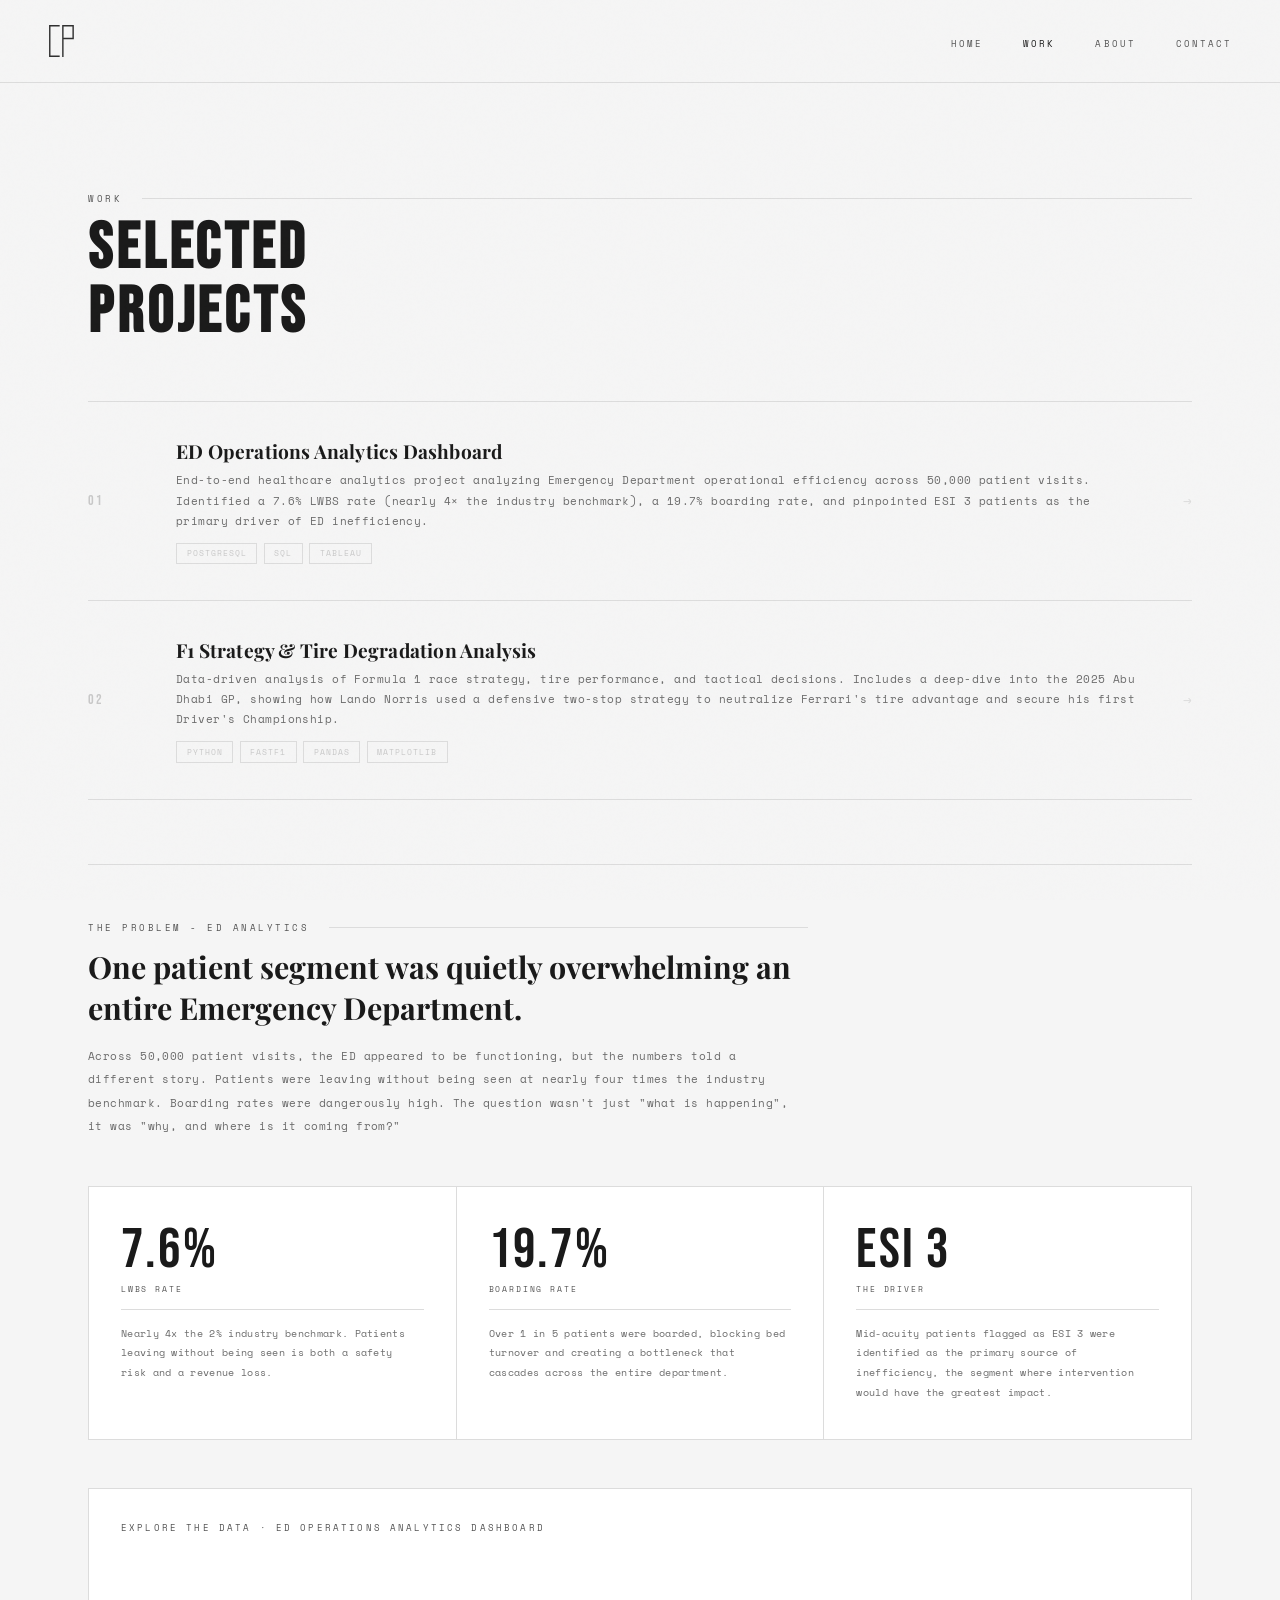
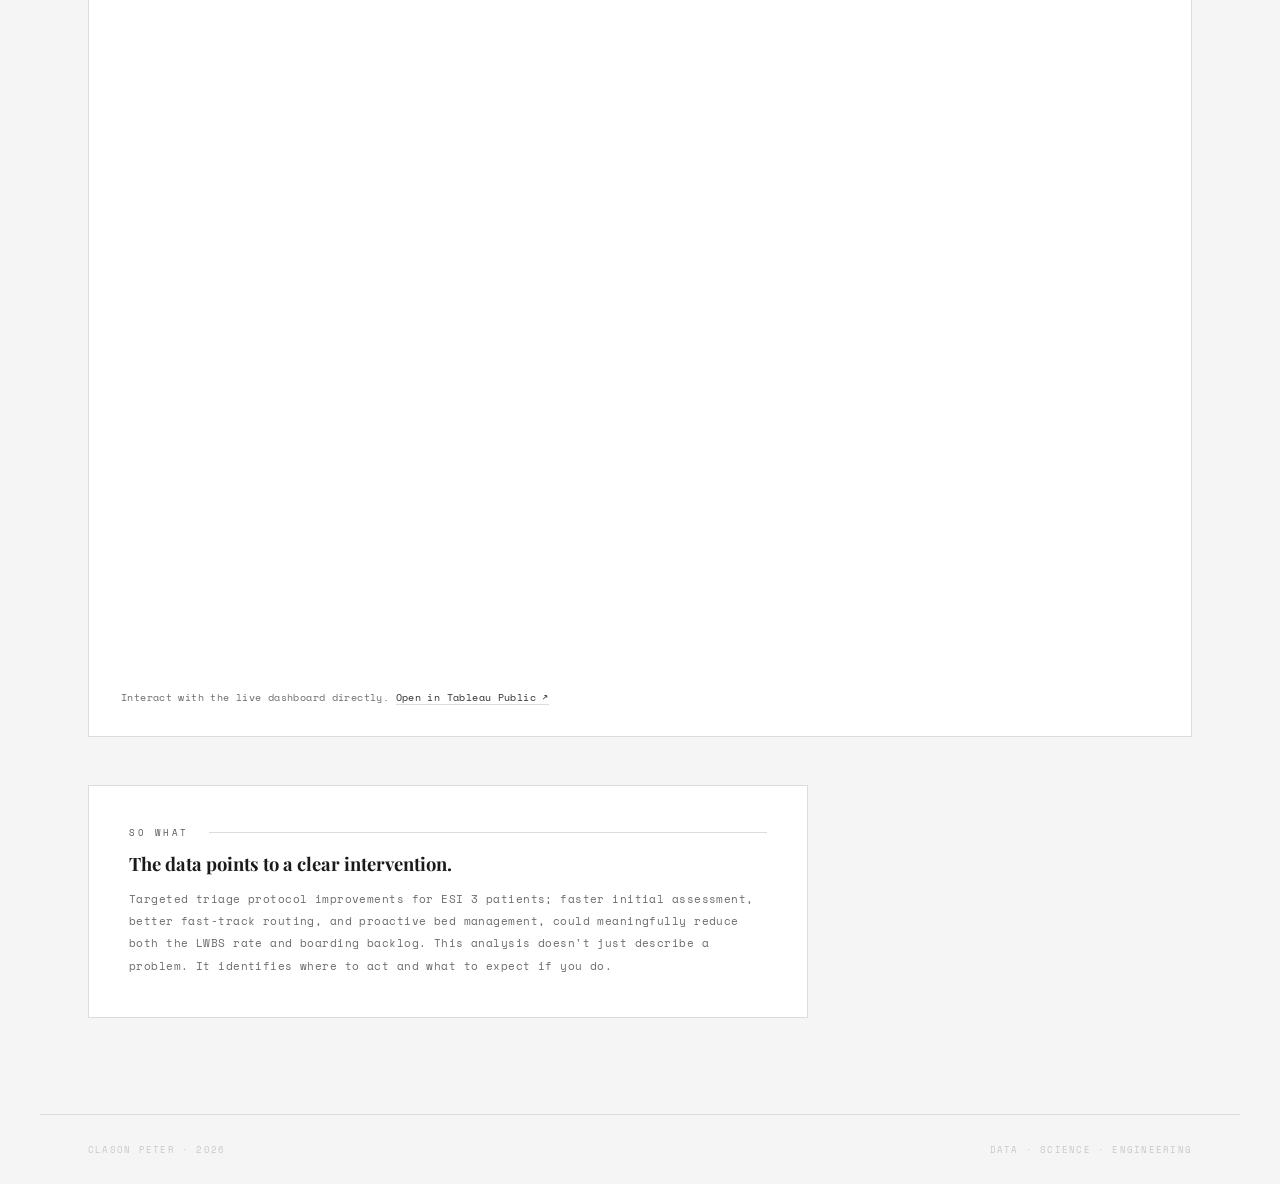
==== commit 2e918f52: "Update work.html" ====
--- a/work.html
+++ b/work.html
@@ -116,7 +116,7 @@
           <p class="section-tag" style="margin-bottom:0.75rem;">So What</p>
           <h3 style="font-family:'Playfair Display',serif;font-size:1.15rem;font-weight:700;color:var(--white);margin-bottom:0.75rem;">The data points to a clear intervention.</h3>
           <p style="font-size:0.68rem;line-height:2.05;color:var(--chrome-4);letter-spacing:0.04em;">
-            Targeted triage protocol improvements for ESI 3 patients — faster initial assessment, better fast-track routing, and proactive bed management — could meaningfully reduce both the LWBS rate and boarding backlog. This analysis doesn't just describe a problem. It identifies where to act and what to expect if you do.
+            Targeted triage protocol improvements for ESI 3 patients; faster initial assessment, better fast-track routing, and proactive bed management, could meaningfully reduce both the LWBS rate and boarding backlog. This analysis doesn't just describe a problem. It identifies where to act and what to expect if you do.
           </p>
         </div>
       </div>
